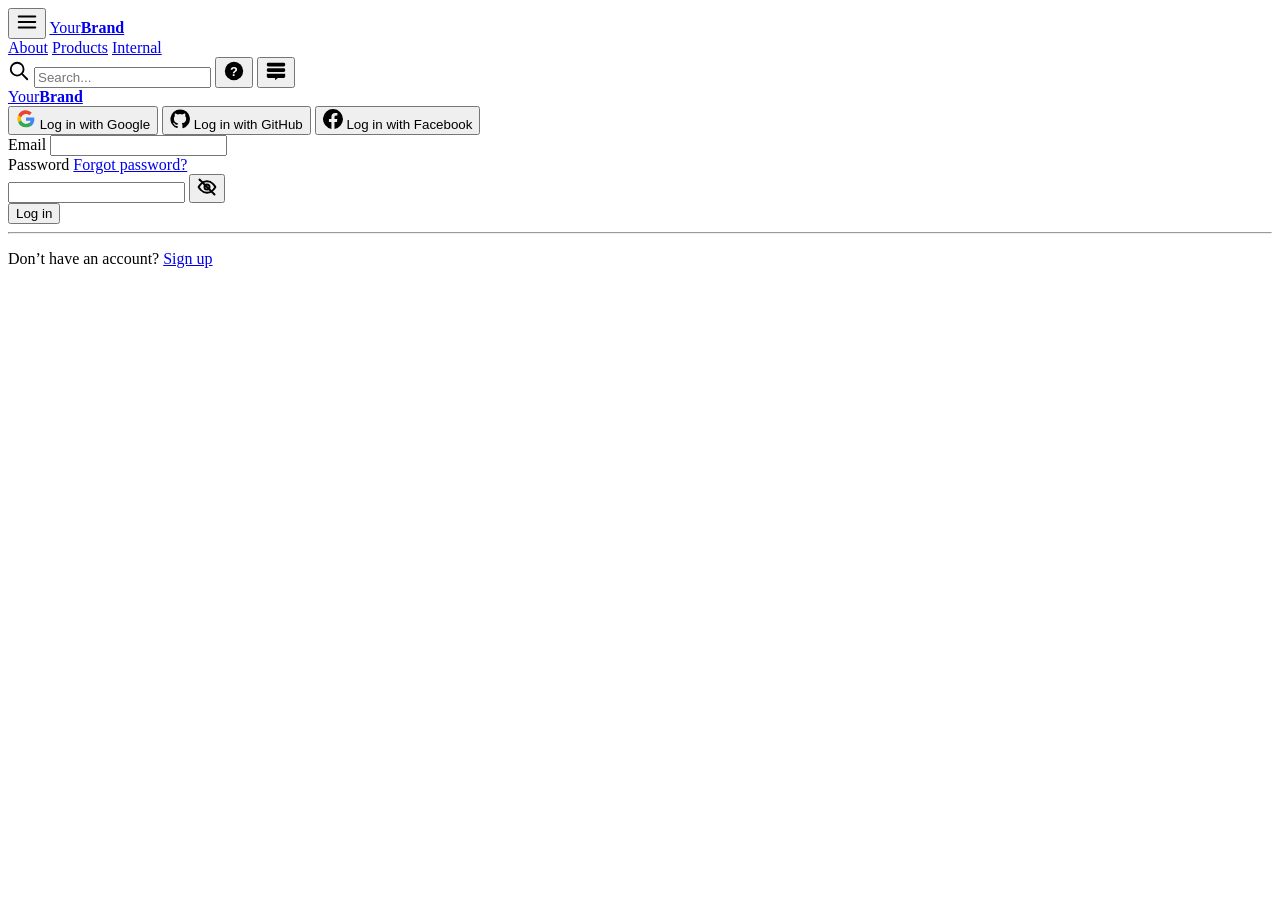
==== Login.html @ fa8fec4f "Add files via upload Login css and html files" ====
<!DOCTYPE html>
<html lang="en">
<head>
  <meta charset="UTF-8">
  <meta name="viewport" content="width=device-width, initial-scale=1">
  <title>Log in</title>
  <link rel="stylesheet" href="style.css">
</head>
<body>
  <header class="topbar">
    <div class="topbar-inner">
      <button class="icon-btn" aria-label="Menu">
        <svg width="22" height="22" viewBox="0 0 24 24" fill="none" stroke="currentColor" stroke-width="2.2" stroke-linecap="round"><path d="M3 6h18M3 12h18M3 18h18"/></svg>
      </button>
      <a href="#" class="brand brand-sm"><span class="mark" aria-hidden="true"></span>Your<b>Brand</b></a>
      <nav class="nav">
        <a href="#">About</a>
        <a href="#">Products</a>
        <a href="#">Internal</a>
      </nav>
      <label class="search">
        <svg width="22" height="22" viewBox="0 0 24 24" fill="none" stroke="currentColor" stroke-width="2" stroke-linecap="round"><circle cx="10" cy="10" r="7"/><path d="M15.5 15.5L21 21"/></svg>
        <input type="search" placeholder="Search...">
      </label>
      <button class="icon-btn" aria-label="Help">
        <svg width="22" height="22" viewBox="0 0 24 24"><circle cx="12" cy="12" r="10" fill="currentColor"/><text x="12" y="17" text-anchor="middle" font-size="14" font-weight="700" fill="#fff" font-family="Arial">?</text></svg>
      </button>
      <button class="icon-btn" aria-label="Inbox">
        <svg width="22" height="22" viewBox="0 0 24 24" fill="currentColor"><rect x="2" y="3" width="20" height="4" rx="1.5"/><rect x="2" y="9" width="20" height="4" rx="1.5"/><path d="M2 15h20v3a1.5 1.5 0 0 1-1.5 1.5H14l-3 2.5v-2.5H3.5A1.5 1.5 0 0 1 2 18z"/></svg>
      </button>
    </div>
  </header>

  <main class="page">
    <a href="#" class="brand brand-lg"><span class="mark" aria-hidden="true"></span>Your<b>Brand</b></a>

    <div class="social">
      <button class="social-btn google" type="button">
        <svg width="20" height="20" viewBox="0 0 24 24"><path fill="#4285F4" d="M22 12.2c0-.7-.1-1.4-.2-2H12v3.8h5.6a4.8 4.8 0 0 1-2.1 3.1v2.6h3.4c2-1.8 3.1-4.5 3.1-7.5z"/><path fill="#34A853" d="M12 22c2.8 0 5.1-.9 6.9-2.5l-3.4-2.6c-.9.6-2.1 1-3.5 1-2.7 0-5-1.8-5.800-4.300H2.700v2.700A10 10 0 0 0 12 22z"/><path fill="#FBBC05" d="M6.200 13.600a6 6 0 0 1 0-3.800V7.100H2.700a10 10 0 0 0 0 9z"/><path fill="#EA4335" d="M12 6c1.500 0 2.900.5 4 1.600l3-3A10 10 0 0 0 2.700 7.100l3.500 2.700C7 7.800 9.300 6 12 6z"/></svg>
        Log in with Google
      </button>
      <button class="social-btn github" type="button">
        <svg width="20" height="20" viewBox="0 0 24 24" fill="currentColor"><path d="M12 .5a11.5 11.5 0 0 0-3.640 22.410c.580.110.790-.250.790-.560v-2c-3.200.700-3.880-1.400-3.880-1.400-.520-1.340-1.280-1.700-1.280-1.700-1.040-.710.080-.700.080-.700 1.150.080 1.760 1.190 1.760 1.190 1.030 1.760 2.700 1.250 3.360.960.100-.750.400-1.250.730-1.540-2.560-.290-5.240-1.280-5.240-5.700 0-1.260.450-2.290 1.190-3.100-.120-.290-.520-1.470.110-3.060 0 0 .970-.310 3.170 1.180a11 11 0 0 1 5.780 0c2.200-1.490 3.160-1.180 3.160-1.180.640 1.590.240 2.770.120 3.060.740.810 1.180 1.840 1.180 3.100 0 4.430-2.690 5.400-5.260 5.680.410.360.780 1.060.780 2.140v3.170c0 .310.210.680.800.560A11.500 11.500 0 0 0 12 .5z"/></svg>
        Log in with GitHub
      </button>
      <button class="social-btn facebook" type="button">
        <svg width="20" height="20" viewBox="0 0 24 24" fill="currentColor"><path d="M24 12a12 12 0 1 0-13.900 11.900v-8.400H7.100V12h3V9.400c0-3 1.800-4.700 4.500-4.700 1.300 0 2.700.2 2.700.2v3h-1.500c-1.500 0-2 .9-2 1.900V12h3.400l-.5 3.500h-2.900v8.400A12 12 0 0 0 24 12z"/></svg>
        Log in with Facebook
      </button>
    </div>

    <form class="card" action="#" method="post" onsubmit="return false">
      <label for="email" class="label">Email</label>
      <input id="email" class="field" type="email" autocomplete="email">

      <div class="label-row">
        <label for="password" class="label">Password</label>
        <a href="#" class="link small">Forgot password?</a>
      </div>
      <div class="field-wrap">
        <input id="password" class="field" type="password" autocomplete="current-password">
        <button type="button" class="toggle" id="toggle" aria-label="Show password">
          <svg width="20" height="20" viewBox="0 0 24 24" fill="none" stroke="currentColor" stroke-width="2.4" stroke-linecap="round" stroke-linejoin="round"><path d="M2 12s3.600-7 10-7 10 7 10 7-3.600 7-10 7S2 12 2 12z"/><circle cx="12" cy="12" r="3"/><path d="M3 3l18 18"/></svg>
        </button>
      </div>

      <button class="submit" type="submit">Log in</button>
      <hr>
    </form>

    <p class="signup">Don’t have an account? <a href="#" class="link">Sign up</a></p>
  </main>

  <script>
    const pw = document.getElementById('password');
    document.getElementById('toggle').addEventListener('click', () => {
      pw.type = pw.type === 'password' ? 'text' : 'password';
    });
  </script>
</body>
</html>
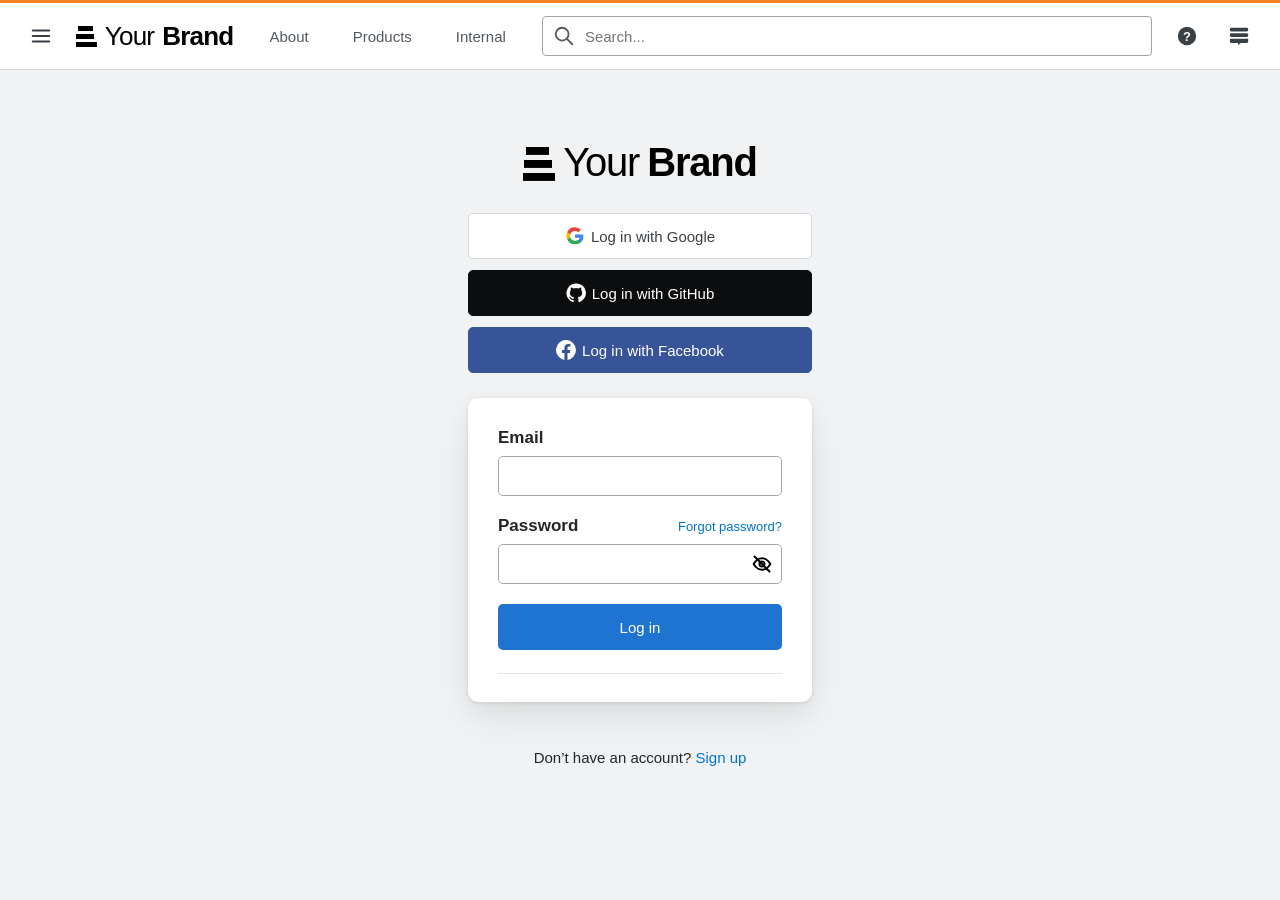
==== commit 779a9810: "push" ====
--- a/Login.html
+++ b/Login.html
@@ -4,7 +4,7 @@
   <meta charset="UTF-8">
   <meta name="viewport" content="width=device-width, initial-scale=1">
   <title>Log in</title>
-  <link rel="stylesheet" href="style.css">
+  <link rel="stylesheet" href="Login.css">
 </head>
 <body>
   <header class="topbar">
@@ -12,11 +12,11 @@
       <button class="icon-btn" aria-label="Menu">
         <svg width="22" height="22" viewBox="0 0 24 24" fill="none" stroke="currentColor" stroke-width="2.2" stroke-linecap="round"><path d="M3 6h18M3 12h18M3 18h18"/></svg>
       </button>
-      <a href="#" class="brand brand-sm"><span class="mark" aria-hidden="true"></span>Your<b>Brand</b></a>
+      <a href="index.html" class="brand brand-sm"><span class="mark" aria-hidden="true"></span>Your<b>Brand</b></a>
       <nav class="nav">
-        <a href="#">About</a>
-        <a href="#">Products</a>
-        <a href="#">Internal</a>
+        <a href="About.html">About</a>
+        <a href="product_si.html">Products</a>
+        <a href="product_si.html">Internal</a>
       </nav>
       <label class="search">
         <svg width="22" height="22" viewBox="0 0 24 24" fill="none" stroke="currentColor" stroke-width="2" stroke-linecap="round"><circle cx="10" cy="10" r="7"/><path d="M15.5 15.5L21 21"/></svg>
@@ -32,7 +32,7 @@
   </header>
 
   <main class="page">
-    <a href="#" class="brand brand-lg"><span class="mark" aria-hidden="true"></span>Your<b>Brand</b></a>
+    <a href="index.html" class="brand brand-lg"><span class="mark" aria-hidden="true"></span>Your<b>Brand</b></a>
 
     <div class="social">
       <button class="social-btn google" type="button">
--- a/Login.css
+++ b/Login.css
@@ -0,0 +1,222 @@
+:root {
+  --bg: #f1f2f3;
+  --surface: #fff;
+  --text: #232629;
+  --muted: #525960;
+  --border: #9fa6ad;
+  --blue: #0a95ff;
+  --blue-btn: #1f74d1;
+  --link: #0074cc;
+  --accent: #f48024;
+}
+
+* { box-sizing: border-box; }
+
+html, body { margin: 0; }
+
+body {
+  min-height: 100vh;
+  background: var(--bg);
+  color: var(--text);
+  font-family: -apple-system, "Segoe UI", Roboto, "Helvetica Neue", Arial, sans-serif;
+  font-size: 15px;
+}
+
+/* ---------- top bar ---------- */
+.topbar {
+  background: var(--surface);
+  border-top: 3px solid var(--accent);
+  border-bottom: 1px solid #d6d9dc;
+  height: 70px;
+}
+.topbar-inner {
+  max-width: 1400px;
+  height: 100%;
+  margin: 0 auto;
+  padding: 0 24px;
+  display: flex;
+  align-items: center;
+  gap: 18px;
+}
+.icon-btn {
+  background: none;
+  border: 0;
+  padding: 6px;
+  color: #3b4045;
+  cursor: pointer;
+  display: grid;
+  place-items: center;
+}
+.nav { display: flex; gap: 8px; }
+.nav a {
+  color: var(--muted);
+  text-decoration: none;
+  padding: 6px 18px;
+  border-radius: 20px;
+}
+.nav a:hover { background: #f1f2f3; color: var(--text); }
+
+.search {
+  flex: 1;
+  display: flex;
+  align-items: center;
+  gap: 8px;
+  height: 40px;
+  padding: 0 10px;
+  border: 1px solid var(--border);
+  border-radius: 4px;
+  color: var(--muted);
+  background: #fff;
+}
+.search:focus-within {
+  border-color: var(--blue);
+  box-shadow: 0 0 0 4px rgba(10, 149, 255, .15);
+}
+.search input {
+  flex: 1;
+  border: 0;
+  outline: 0;
+  font: inherit;
+  background: transparent;
+}
+
+/* ---------- brand (placeholder wordmark) ---------- */
+.brand {
+  display: inline-flex;
+  align-items: center;
+  gap: 8px;
+  color: #000;
+  text-decoration: none;
+  font-weight: 400;
+  letter-spacing: -.03em;
+}
+.brand b { font-weight: 700; }
+.mark {
+  width: .8em;
+  height: .9em;
+  background:
+    linear-gradient(#000 0 0) 0 100% / 100% 22% no-repeat,
+    linear-gradient(#000 0 0) 12% 55% / 88% 22% no-repeat,
+    linear-gradient(#000 0 0) 28% 10% / 72% 22% no-repeat;
+}
+.brand-sm { font-size: 26px; }
+.brand-lg { font-size: 40px; margin-bottom: 28px; }
+
+/* ---------- page ---------- */
+.page {
+  width: 100%;
+  max-width: 344px;
+  margin: 0 auto;
+  padding: 70px 0 60px;
+  display: flex;
+  flex-direction: column;
+  align-items: center;
+}
+
+.social { width: 100%; display: grid; gap: 11px; margin-bottom: 25px; }
+.social-btn {
+  display: flex;
+  align-items: center;
+  justify-content: center;
+  gap: 6px;
+  width: 100%;
+  height: 46px;
+  border-radius: 5px;
+  border: 1px solid #d6d9dc;
+  font: inherit;
+  font-size: 15px;
+  cursor: pointer;
+  transition: filter .15s;
+}
+.social-btn:hover { filter: brightness(1.12); }
+.google   { background: #fff; color: #3b4045; }
+.google:hover { filter: none; background: #f8f9f9; }
+.github   { background: #0c0d0e; color: #fff; border-color: #0c0d0e; }
+.facebook { background: #385499; color: #fff; border-color: #385499; }
+
+/* ---------- form card ---------- */
+.card {
+  width: 100%;
+  background: var(--surface);
+  border-radius: 10px;
+  padding: 30px 30px 28px;
+  box-shadow: 0 10px 24px rgba(0, 0, 0, .05), 0 20px 48px rgba(0, 0, 0, .05), 0 1px 4px rgba(0, 0, 0, .1);
+}
+.label { display: block; font-weight: 600; font-size: 17px; margin-bottom: 8px; }
+.label-row {
+  display: flex;
+  justify-content: space-between;
+  align-items: baseline;
+  margin-top: 20px;
+}
+.label-row .label { margin-bottom: 8px; }
+.link { color: var(--link); text-decoration: none; }
+.link:hover { color: #0a95ff; }
+.small { font-size: 13px; }
+
+.field {
+  width: 100%;
+  height: 40px;
+  padding: 0 10px;
+  border: 1px solid var(--border);
+  border-radius: 5px;
+  font: inherit;
+  font-size: 15px;
+  outline: 0;
+  background: #fff;
+}
+.field:focus {
+  border-color: var(--blue);
+  box-shadow: 0 0 0 4px rgba(10, 149, 255, .15);
+}
+.field-wrap { position: relative; }
+.field-wrap .field { padding-right: 42px; }
+.toggle {
+  position: absolute;
+  top: 0; right: 0;
+  height: 100%;
+  width: 40px;
+  border: 0;
+  background: none;
+  color: #000;
+  cursor: pointer;
+  display: grid;
+  place-items: center;
+}
+
+.submit {
+  width: 100%;
+  height: 46px;
+  margin-top: 20px;
+  border: 0;
+  border-radius: 5px;
+  background: var(--blue-btn);
+  color: #fff;
+  font: inherit;
+  font-size: 15px;
+  cursor: pointer;
+}
+.submit:hover { background: #1a64b8; }
+.submit:focus-visible,
+.social-btn:focus-visible,
+.icon-btn:focus-visible {
+  outline: 3px solid rgba(10, 149, 255, .4);
+  outline-offset: 2px;
+}
+.card hr {
+  border: 0;
+  border-top: 1px solid #e3e6e8;
+  margin: 23px 0 0;
+}
+
+.signup { margin: 47px 0 0; font-size: 15px; }
+
+/* ---------- responsive ---------- */
+@media (max-width: 860px) {
+  .nav { display: none; }
+}
+@media (max-width: 480px) {
+  .page { padding: 40px 16px; }
+  .brand-sm { font-size: 22px; }
+  .topbar-inner { gap: 8px; padding: 0 12px; }
+}
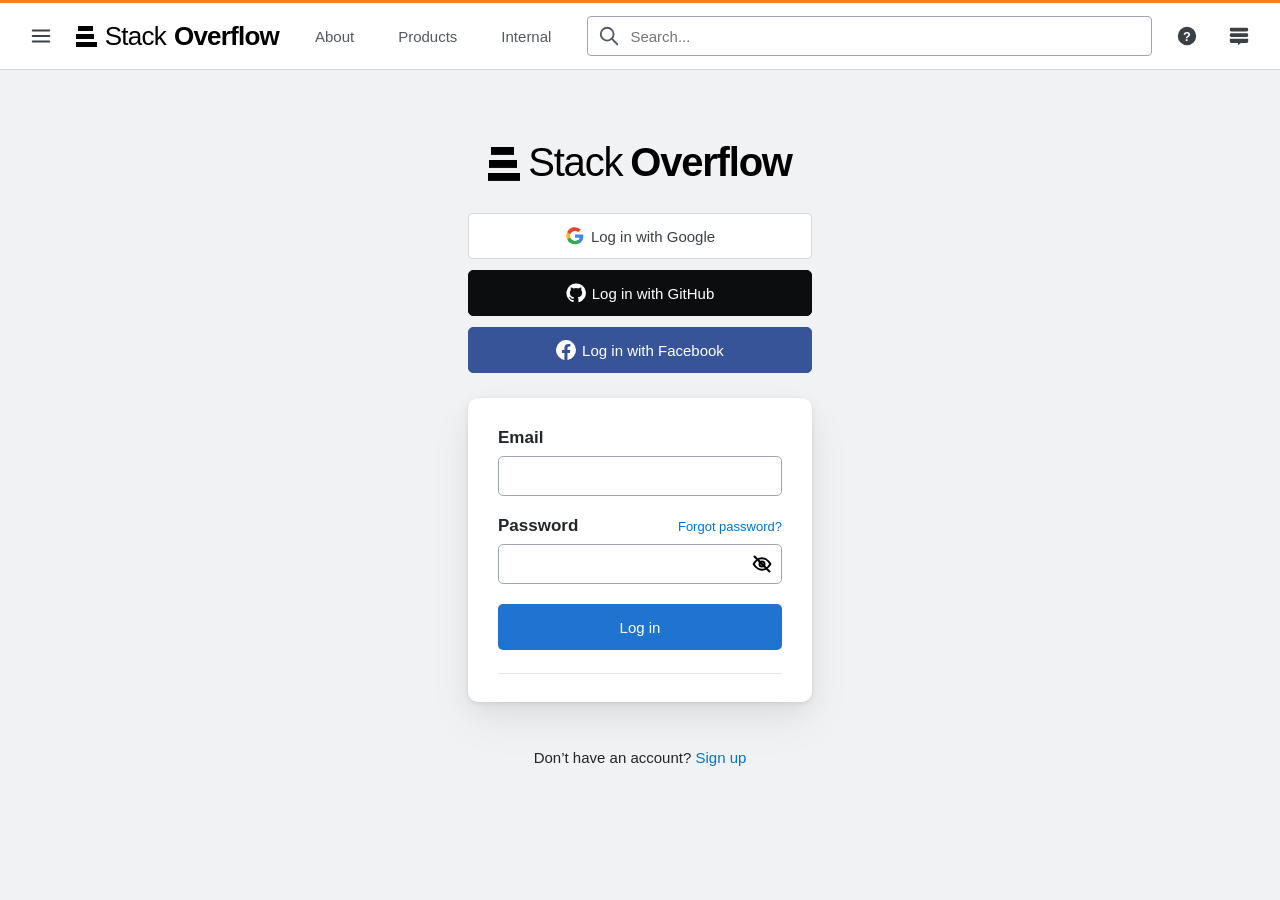
==== commit 1b39b9a1: "Login html changes" ====
--- a/Login.html
+++ b/Login.html
@@ -12,7 +12,7 @@
       <button class="icon-btn" aria-label="Menu">
         <svg width="22" height="22" viewBox="0 0 24 24" fill="none" stroke="currentColor" stroke-width="2.2" stroke-linecap="round"><path d="M3 6h18M3 12h18M3 18h18"/></svg>
       </button>
-      <a href="index.html" class="brand brand-sm"><span class="mark" aria-hidden="true"></span>Your<b>Brand</b></a>
+      <a href="index.html" class="brand brand-sm"><span class="mark" aria-hidden="true"></span>Stack<b>Overflow</b></a>
       <nav class="nav">
         <a href="About.html">About</a>
         <a href="product_si.html">Products</a>
@@ -32,7 +32,7 @@
   </header>
 
   <main class="page">
-    <a href="index.html" class="brand brand-lg"><span class="mark" aria-hidden="true"></span>Your<b>Brand</b></a>
+    <a href="index.html" class="brand brand-lg"><span class="mark" aria-hidden="true"></span>Stack<b>Overflow</b></a>
 
     <div class="social">
       <button class="social-btn google" type="button">
